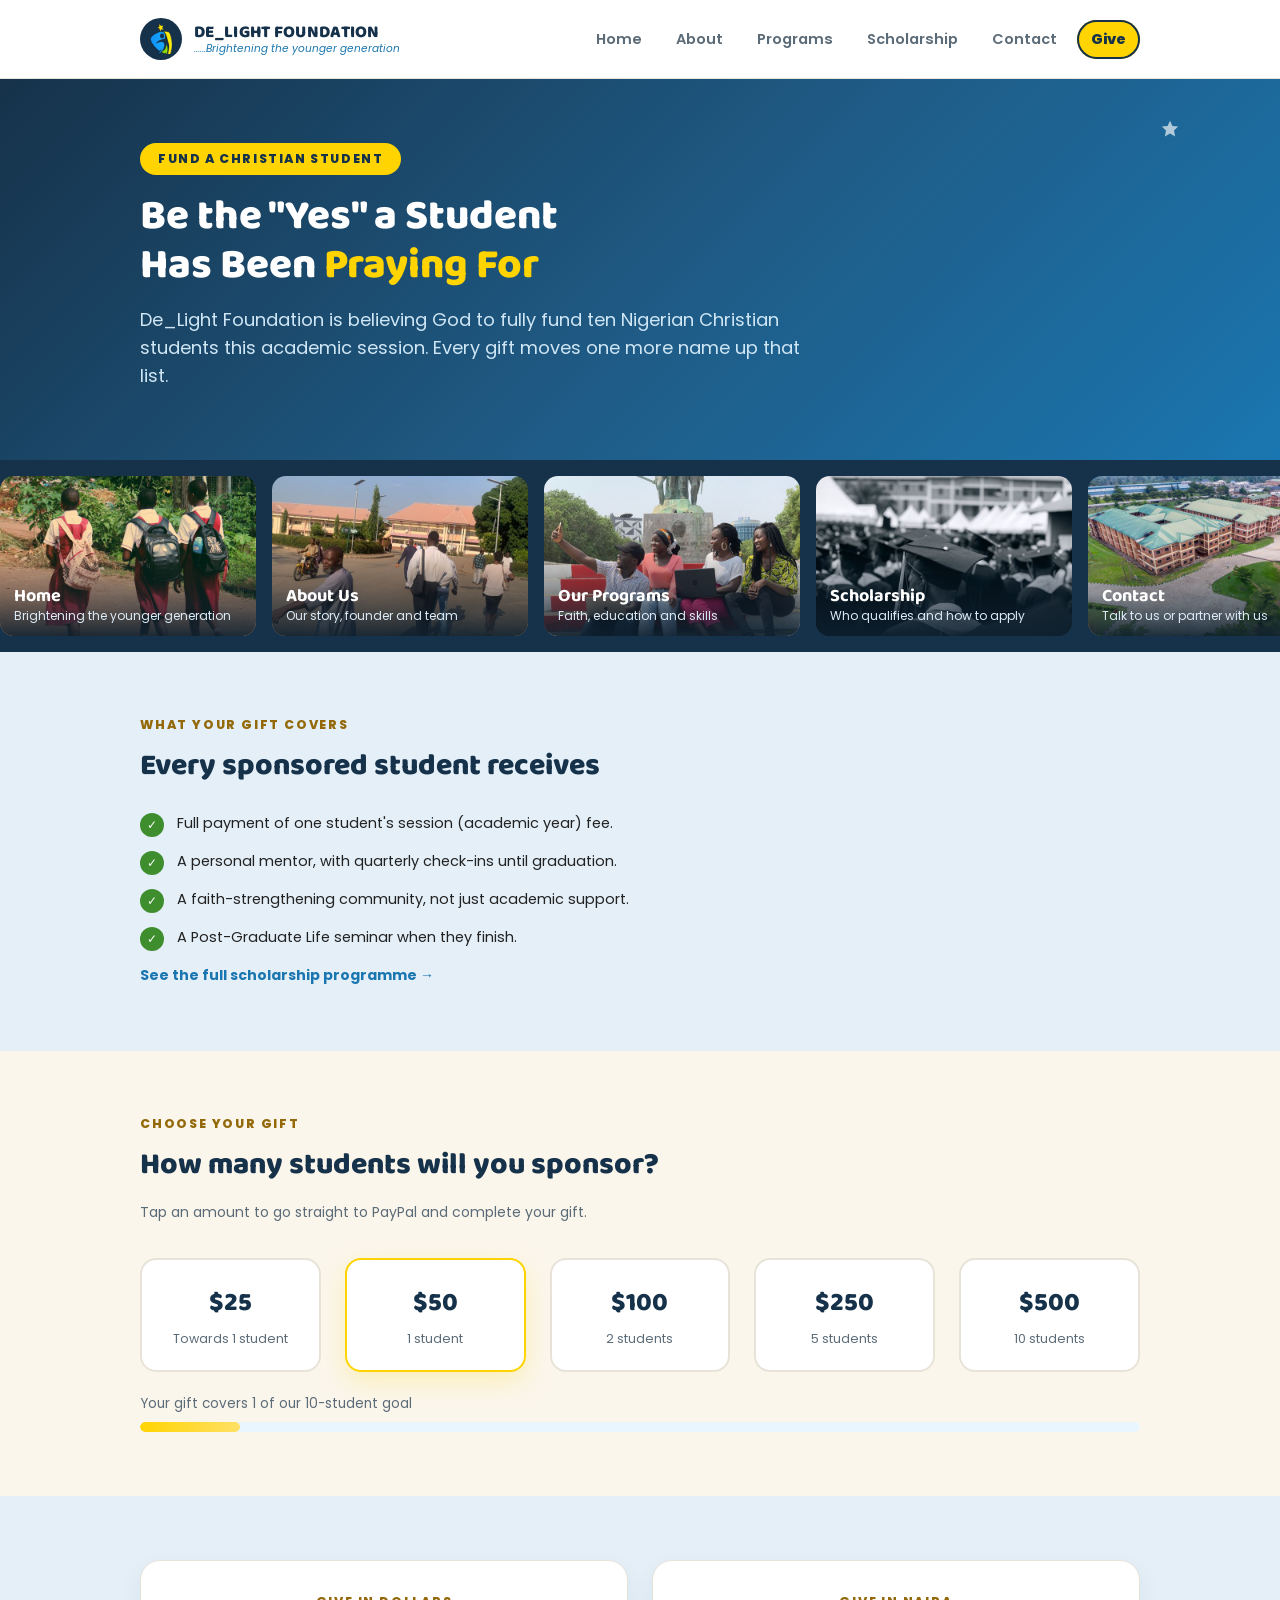
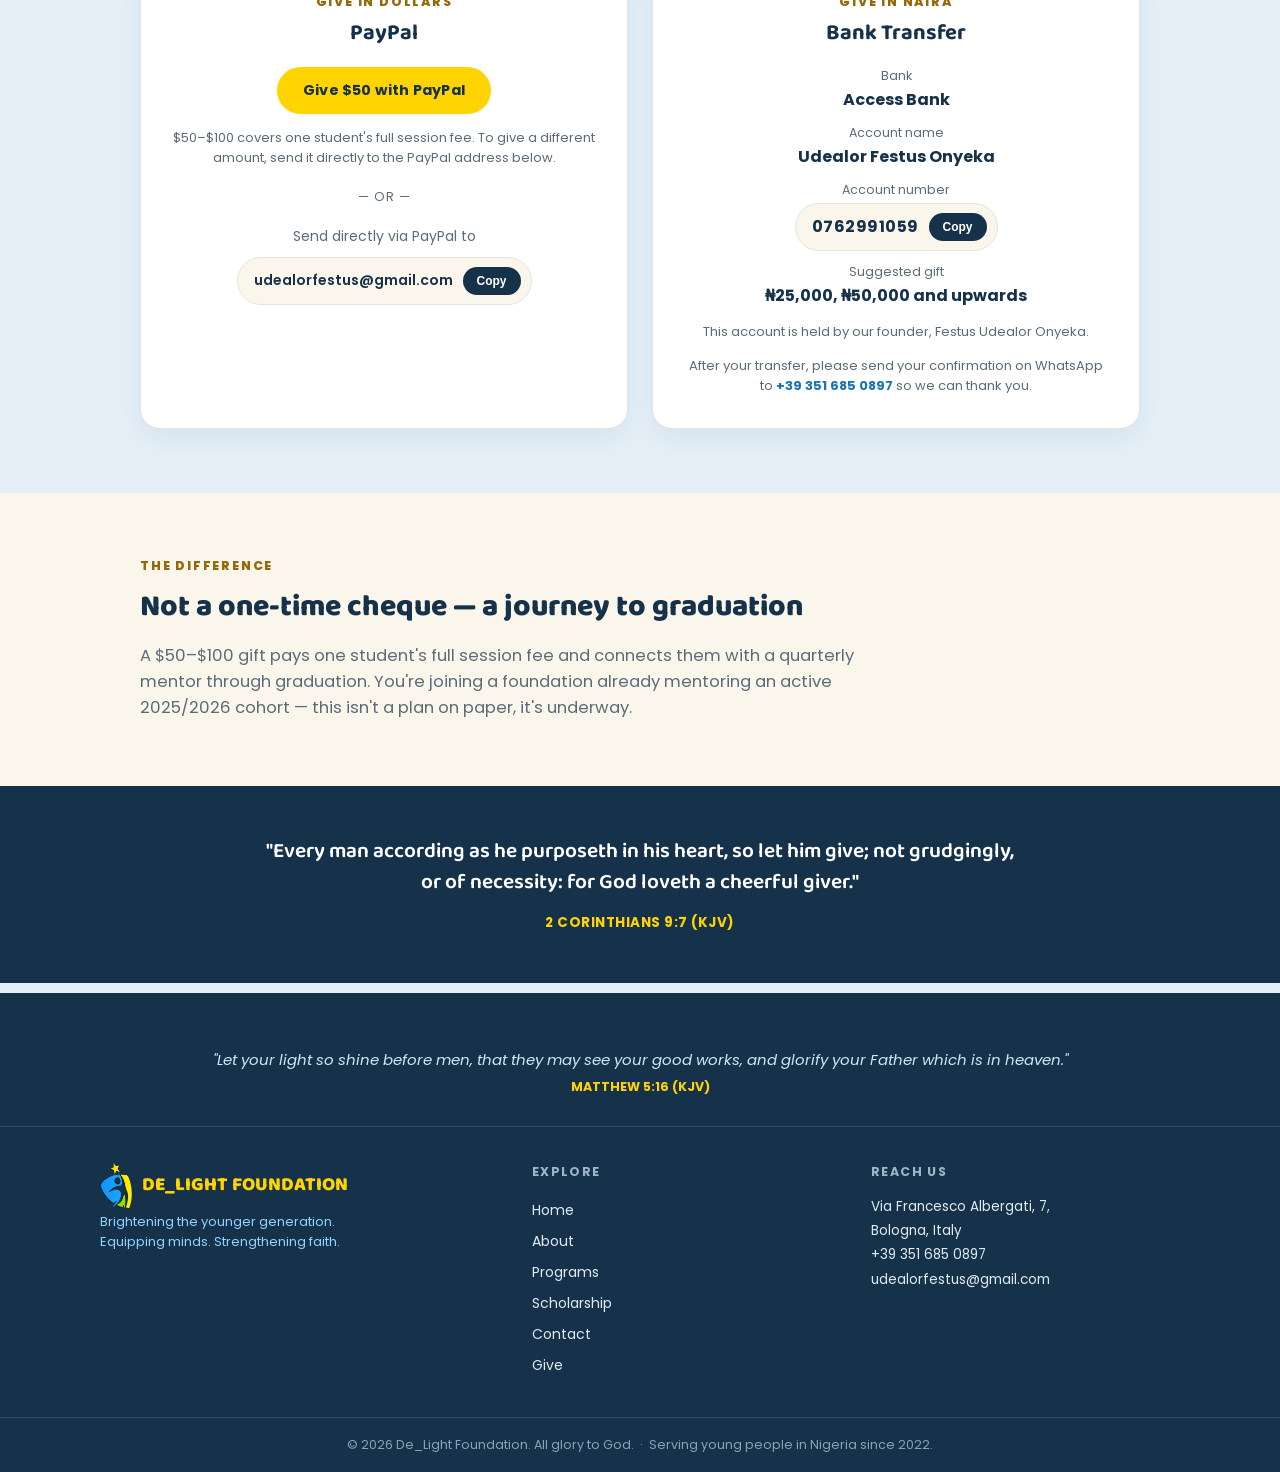
==== give.html @ c55ac1d5 "Initial commit of De_Light Foundation website Co-Authored-By: Claude Opus 5.5 <noreply@anthropic.com" ====
<!DOCTYPE html>
<html lang="en">
<head>
<meta charset="UTF-8">
<meta name="viewport" content="width=device-width, initial-scale=1">
<title>Give — De_Light Foundation</title>
<meta name="description" content="Sponsor a Christian undergraduate's full session fee and a mentor who stays with them to graduation. Give via PayPal to De_Light Foundation.">
<link rel="icon" href="assets/img/favicon-32.png" sizes="32x32">
<link rel="icon" href="assets/img/favicon.png" sizes="64x64">
<link rel="apple-touch-icon" href="assets/img/apple-touch-icon.png">
<link rel="preconnect" href="https://fonts.googleapis.com">
<link rel="stylesheet" href="https://fonts.googleapis.com/css2?family=Baloo+2:wght@500;600;700;800&family=Poppins:wght@300;400;500;600;700;800&display=swap">
<link rel="stylesheet" href="assets/css/style.css">
</head>
<body data-page="give">

<nav class="navbar">
  <div class="wrap">
    <a class="brand" href="index.html">
      <span class="mark"><img src="assets/img/logo-icon.png" alt="De_Light Foundation logo"></span>
      <div class="word">
        <div class="name">DE_LIGHT FOUNDATION</div>
        <div class="tag">......Brightening the younger generation</div>
      </div>
    </a>
    <button class="navtoggle" aria-label="Toggle menu"><span></span><span></span><span></span></button>
    <div class="navlinks">
      <a data-nav="home" href="index.html">Home</a>
      <a data-nav="about" href="about.html">About</a>
      <a data-nav="programs" href="programs.html">Programs</a>
      <a data-nav="scholarship" href="scholarship.html">Scholarship</a>
      <a data-nav="contact" href="contact.html">Contact</a>
      <a data-nav="give" class="give" href="give.html">Give</a>
    </div>
  </div>
</nav>

<section class="hero">
  <svg class="star" style="top:40px;right:100px;width:20px;" viewBox="0 0 24 24" fill="#ffffff"><path d="M12 2l2.9 6.26L21.8 9l-5 4.87L18.2 21 12 17.27 5.8 21l1.4-7.13L2.2 9l6.9-.74z"/></svg>
  <div class="wrap">
    <span class="kicker">Fund a Christian Student</span>
    <h1>Be the "Yes" a Student Has Been <span class="accent">Praying For</span></h1>
    <p class="sub">De_Light Foundation is believing God to fully fund ten Nigerian Christian students this academic session. Every gift moves one more name up that list.</p>
  </div>
</section>

<section class="section">
  <div class="wrap">
    <div class="section-label">What Your Gift Covers</div>
    <h2 class="title" style="margin-bottom:6px;">Every sponsored student receives</h2>
    <ul class="check-list" style="margin-top:22px;max-width:620px;">
      <li><div class="dot">&#10003;</div><div class="t">Full payment of one student's session (academic year) fee.</div></li>
      <li><div class="dot">&#10003;</div><div class="t">A personal mentor, with quarterly check-ins until graduation.</div></li>
      <li><div class="dot">&#10003;</div><div class="t">A faith-strengthening community, not just academic support.</div></li>
      <li><div class="dot">&#10003;</div><div class="t">A Post-Graduate Life seminar when they finish.</div></li>
    </ul>
    <a class="inline-link" href="scholarship.html">See the full scholarship programme →</a>
  </div>
</section>

<section class="section cream">
  <div class="wrap">
    <div class="section-label">Choose Your Gift</div>
    <h2 class="title">How many students will you sponsor?</h2>
    <p class="lead" style="font-size:14px;">Tap an amount to go straight to PayPal and complete your gift.</p>
    <div class="grid3" style="grid-template-columns:repeat(5,1fr);">
      <a class="tier-card" data-paypal-amount="25" data-students="0.5" target="_blank" rel="noopener"><div class="amt">$25</div><div class="who">Towards 1 student</div></a>
      <a class="tier-card selected" data-paypal-amount="50" data-students="1" target="_blank" rel="noopener"><div class="amt">$50</div><div class="who">1 student</div></a>
      <a class="tier-card" data-paypal-amount="100" data-students="2" target="_blank" rel="noopener"><div class="amt">$100</div><div class="who">2 students</div></a>
      <a class="tier-card" data-paypal-amount="250" data-students="5" target="_blank" rel="noopener"><div class="amt">$250</div><div class="who">5 students</div></a>
      <a class="tier-card" data-paypal-amount="500" data-students="10" target="_blank" rel="noopener"><div class="amt">$500</div><div class="who">10 students</div></a>
    </div>
    <div class="progress-wrap">
      <div class="lbl2">Your gift covers 1 of our 10-student goal</div>
      <div class="progress-track"><div class="progress-fill" style="width:10%;"></div></div>
    </div>
  </div>
</section>

<section class="section">
  <div class="wrap">
    <div class="grid2 give-options">
    <div class="pay-panel">
      <div class="section-label">Give in Dollars</div>
      <h3 class="pay-title">PayPal</h3>
      <a class="btn btn-gold" id="give-paypal-btn" data-paypal-amount="50" target="_blank" rel="noopener">Give $50 with PayPal</a>
      <div class="pay-note">$50–$100 covers one student's full session fee. To give a different amount, send it directly to the PayPal address below.</div>
      <div class="or">— or —</div>
      <div style="color:var(--grey);font-size:14px;">Send directly via PayPal to</div>
      <div class="copy-chip"><span>udealorfestus@gmail.com</span><button>Copy</button></div>
    </div>
    <div class="pay-panel">
      <div class="section-label">Give in Naira</div>
      <h3 class="pay-title">Bank Transfer</h3>
      <div class="bank-row"><span class="k">Bank</span><span class="v">Access Bank</span></div>
      <div class="bank-row"><span class="k">Account name</span><span class="v">Udealor Festus Onyeka</span></div>
      <div class="bank-row"><span class="k">Account number</span><div class="copy-chip"><span>0762991059</span><button>Copy</button></div></div>
      <div class="bank-row"><span class="k">Suggested gift</span><span class="v">&#8358;25,000, &#8358;50,000 and upwards</span></div>
      <div class="pay-note">This account is held by our founder, Festus Udealor Onyeka.</div>
      <div class="pay-note">After your transfer, please send your confirmation on WhatsApp to <a class="inline-wa" href="https://wa.me/393516850897" target="_blank" rel="noopener">+39 351 685 0897</a> so we can thank you.</div>
    </div>
    </div>
  </div>
</section>

<section class="section cream">
  <div class="wrap">
    <div class="section-label">The Difference</div>
    <h2 class="title">Not a one-time cheque — a journey to graduation</h2>
    <p class="lead">A $50–$100 gift pays one student's full session fee and connects them with a quarterly mentor through graduation. You're joining a foundation already mentoring an active 2025/2026 cohort — this isn't a plan on paper, it's underway.</p>
  </div>
</section>

<section class="scripture">
  <q>"Every man according as he purposeth in his heart, so let him give; not grudgingly, or of necessity: for God loveth a cheerful giver."</q>
  <div class="ref">2 CORINTHIANS 9:7 (KJV)</div>
</section>

<footer>
  <div class="foot-verse">
    <q>"Let your light so shine before men, that they may see your good works, and glorify your Father which is in heaven."</q>
    <span class="ref">MATTHEW 5:16 (KJV)</span>
  </div>
  <div class="wrap foot-grid">
    <div class="brandcol">
      <div class="name"><img src="assets/img/logo-icon.png" alt="">DE_LIGHT FOUNDATION</div>
      <div class="tag">Brightening the younger generation.<br>Equipping minds. Strengthening faith.</div>
    </div>
    <div class="links">
      <h4>Explore</h4>
      <a href="index.html">Home</a>
      <a href="about.html">About</a>
      <a href="programs.html">Programs</a>
      <a href="scholarship.html">Scholarship</a>
      <a href="contact.html">Contact</a>
      <a href="give.html">Give</a>
    </div>
    <div class="contact">
      <h4>Reach Us</h4>
      <p>Via Francesco Albergati, 7,<br>Bologna, Italy</p>
      <p>+39 351 685 0897<br>udealorfestus@gmail.com</p>
    </div>
  </div>
  <div class="foot-bottom">© 2026 De_Light Foundation. All glory to God. &nbsp;·&nbsp; Serving young people in Nigeria since 2022.</div>
</footer>

<script src="assets/js/main.js"></script>
</body>
</html>
---- assets/css/style.css ----
/* =========================================================
   De_Light Foundation — shared stylesheet
   Brand: Baloo 2 (headings) + Poppins (body)
   ========================================================= */
:root{
  --navy:#16324A; --navy-light:#1f5c87; --blue:#1A76B0; --blue-soft:#eaf6ff;
  --gold:#FFD400; --amber:#94690A; --green:#3E8E2E; --red:#C0442E;
  --cream:#FBF6EC; --dark:#222222; --grey:#5B6B77; --border:#E8E3D8;
  --bg:#E4EFF8; --fg:var(--dark);
  color-scheme:light;
}
*{margin:0;padding:0;box-sizing:border-box;}
html{scroll-behavior:smooth;}
body{font-family:'Poppins',sans-serif;color:var(--fg);background:var(--bg);-webkit-font-smoothing:antialiased;}
h1,h2,h3{font-family:'Baloo 2',sans-serif;text-wrap:balance;}
a{text-decoration:none;color:inherit;}
q{quotes:none;}
img,svg{display:block;max-width:100%;}
.wrap{max-width:1080px;margin:0 auto;padding-inline:16px;}
@media(min-width:640px){ .wrap{padding-inline:40px;} }

/* ---------- NAVBAR ---------- */
.navbar{position:sticky;top:0;z-index:50;background:#fff;border-bottom:1px solid var(--border);}
.navbar .wrap{display:flex;align-items:center;justify-content:space-between;height:78px;}
.brand{display:flex;align-items:center;gap:12px;}
.brand .mark{width:42px;height:42px;flex:0 0 42px;border-radius:50%;background:var(--navy);display:flex;align-items:center;justify-content:center;overflow:hidden;}
.brand .mark img{width:72%;height:72%;object-fit:contain;display:block;}
.brand .word{line-height:1.15;}
.brand .word .name{font-family:'Baloo 2';font-weight:800;font-size:17px;color:var(--navy);letter-spacing:.3px;}
.brand .word .tag{font-size:10.5px;font-style:italic;color:var(--blue);}
.navlinks{display:flex;align-items:center;gap:6px;}
.navlinks a{font-size:14.5px;font-weight:600;color:var(--grey);padding:9px 14px;border-radius:20px;transition:.15s;}
.navlinks a:hover{background:var(--blue-soft);color:var(--navy);}
.navlinks a.active{background:var(--navy);color:#fff;}
.navlinks .give{background:var(--gold);color:var(--navy)!important;font-weight:800;}
.navlinks .give:hover{background:#ffde33;color:var(--navy)!important;}
.navlinks .give.active{background:var(--gold);color:var(--navy)!important;box-shadow:0 0 0 2px var(--navy) inset;}
.navtoggle{display:none;background:none;border:none;cursor:pointer;padding:8px;}
.navtoggle span{display:block;width:24px;height:2.5px;background:var(--navy);margin:5px 0;border-radius:2px;}

/* ---------- HERO ---------- */
.hero{background:linear-gradient(135deg,var(--navy) 0%, var(--navy-light) 55%, var(--blue) 100%);position:relative;overflow:hidden;padding:64px 0 70px;}
.hero.has-photo{
  background-size:cover;
  background-position:center;
  background-repeat:no-repeat;
}
.hero .star{position:absolute;opacity:.65;}
.kicker{display:inline-block;background:var(--gold);color:var(--navy);font-weight:800;font-size:12.5px;letter-spacing:1.6px;text-transform:uppercase;padding:7px 18px;border-radius:30px;}
.hero h1{color:#fff;font-weight:800;font-size:42px;line-height:1.16;margin-top:18px;max-width:780px;}
.hero h1 .accent{color:var(--gold);}
.hero p.sub{color:#cfe6f5;font-size:18px;font-weight:400;margin-top:16px;max-width:680px;line-height:1.55;}
.hero .cta-row{margin-top:28px;display:flex;gap:14px;flex-wrap:wrap;}
.btn{display:inline-block;padding:13px 26px;border-radius:30px;font-weight:700;font-size:14.5px;letter-spacing:.2px;transition:.15s;border:none;cursor:pointer;font-family:'Poppins',sans-serif;}
.btn-gold{background:var(--gold);color:var(--navy);}
.btn-gold:hover{background:#ffde33;}
.btn-outline{border:2px solid rgba(255,255,255,.75);color:#fff;background:none;}
.btn-outline:hover{background:rgba(255,255,255,.12);}
.btn-navy{background:var(--navy);color:#fff;}
.btn-navy:hover{background:#1c3e5c;}

/* ---------- ROLLING PICTURE STRIP (list lives in main.js) ---------- */
.rolling{background:var(--navy);padding:16px 0;overflow:hidden;}
.rolling-track{display:flex;width:max-content;animation:roll 45s linear infinite;}
.rolling:hover .rolling-track,.rolling:focus-within .rolling-track{animation-play-state:paused;}
@keyframes roll{to{transform:translateX(-25%);}}
.roll-card{position:relative;flex:0 0 auto;width:256px;height:160px;margin-right:16px;border-radius:14px;overflow:hidden;display:block;}
.roll-card img{width:100%;height:100%;object-fit:cover;transition:transform .3s;}
.roll-card:hover img{transform:scale(1.06);}
.roll-card:focus-visible{outline:3px solid var(--gold);outline-offset:-3px;}
.roll-txt{position:absolute;left:0;right:0;bottom:0;padding:34px 14px 12px;background:linear-gradient(0deg,rgba(13,31,46,.92),rgba(13,31,46,0));color:#fff;}
.roll-txt b{display:block;font-family:'Baloo 2',sans-serif;font-size:18px;font-weight:700;line-height:1.2;}
.roll-txt small{display:block;font-size:12px;color:#dcebf6;line-height:1.35;}
@media(prefers-reduced-motion:reduce){
  .rolling{overflow-x:auto;}
  .rolling-track{animation:none;}
}

/* ---------- SECTION GENERICS ---------- */
.section{padding:64px 0;}
.section.cream{background:var(--cream);}
.section-label{color:var(--amber);font-weight:800;font-size:12.5px;letter-spacing:1.8px;text-transform:uppercase;}
.section h2.title{color:var(--navy);font-weight:800;font-size:30px;margin-top:8px;}
.section p.lead{color:var(--grey);font-size:16.5px;margin-top:12px;max-width:720px;line-height:1.6;}
.divider{height:1px;background:var(--border);margin:56px 0;}

/* ---------- MISSION BOX ---------- */
.mission{background:linear-gradient(120deg,var(--navy),var(--navy-light));border-radius:22px;padding:40px 46px;color:#fff;display:flex;align-items:center;gap:26px;box-shadow:0 18px 40px rgba(22,50,74,.22);}
.mission .icon{flex:0 0 56px;width:56px;height:56px;border-radius:50%;background:var(--gold);display:flex;align-items:center;justify-content:center;font-size:26px;}
.mission .txt .tiny{color:var(--gold);font-weight:800;font-size:12px;letter-spacing:1.6px;text-transform:uppercase;}
.mission .txt p{font-size:20px;font-weight:600;margin-top:6px;line-height:1.4;}

/* ---------- OBJECTIVES / OFFER GRID ---------- */
.grid3{display:grid;grid-template-columns:repeat(3,1fr);gap:24px;margin-top:34px;}
.grid2{display:grid;grid-template-columns:repeat(2,1fr);gap:24px;margin-top:34px;}
.card{background:#fff;border:1px solid var(--border);border-radius:18px;padding:28px 26px;box-shadow:0 10px 26px rgba(22,50,74,.06);}
.card .num{width:38px;height:38px;border-radius:50%;background:var(--blue-soft);color:var(--blue);font-weight:800;font-family:'Baloo 2';display:flex;align-items:center;justify-content:center;font-size:16px;}
.card h3{color:var(--navy);font-size:17.5px;margin-top:16px;font-weight:700;}
.card p{color:var(--grey);font-size:14.5px;margin-top:8px;line-height:1.55;}

/* ---------- FOUNDER ---------- */
.founder{display:grid;grid-template-columns:180px 1fr;gap:34px;align-items:start;margin-top:34px;}
.founder .photo{width:180px;height:180px;border-radius:20px;background:linear-gradient(135deg,var(--blue-soft),#fff);border:2px dashed #AFCBE0;display:flex;flex-direction:column;align-items:center;justify-content:center;color:var(--blue);gap:6px;overflow:hidden;}
.founder .photo img{width:100%;height:100%;object-fit:cover;}
.founder .photo .plus{font-size:26px;font-weight:800;}
.founder .photo span{font-size:11.5px;color:var(--grey);font-weight:600;text-align:center;padding:0 10px;}
.founder h3{color:var(--navy);font-size:21px;font-weight:700;}
.founder .role{color:var(--amber);font-weight:700;font-size:13px;margin-top:2px;}
.founder p{color:var(--dark);font-size:15px;line-height:1.65;margin-top:12px;}
.readmore-toggle{background:none;border:0;padding:0;font-family:inherit;margin-top:14px;display:inline-flex;align-items:center;gap:6px;color:var(--blue);font-weight:700;font-size:14px;cursor:pointer;user-select:none;}
.readmore-toggle .chev{transition:.2s;display:inline-block;}
.readmore-toggle.open .chev{transform:rotate(180deg);}
.founder-story,.readmore-body{max-height:0;overflow:hidden;transition:max-height .35s ease;}
.founder-story.open{max-height:600px;}
.readmore-body.open{max-height:1400px;}
.founder-story .inner{background:var(--cream);border-left:4px solid var(--gold);border-radius:10px;padding:20px 22px;margin-top:14px;}
.founder-story .inner p{margin-top:0;}
.founder-story .inner p + p{margin-top:12px;}

/* ---------- PEOPLE CARDS (team / testimonials) ---------- */
.placeholder-tag{display:inline-block;background:#FFF1D6;color:var(--amber);border:1px solid #F0D79A;font-size:11px;font-weight:700;padding:3px 10px;border-radius:20px;letter-spacing:.3px;}
.people-grid{display:grid;grid-template-columns:repeat(3,1fr);gap:22px;margin-top:30px;}
.people-card{background:#fff;border:1px solid var(--border);border-radius:18px;padding:26px 20px;text-align:center;}
.people-card.placeholder{border:2px dashed #C9C2AE;}
.people-card .avatar{width:74px;height:74px;border-radius:50%;background:var(--cream);border:2px dashed #C9C2AE;margin:0 auto;display:flex;align-items:center;justify-content:center;color:#B9AF95;font-size:24px;font-weight:800;overflow:hidden;}
.people-card .avatar img{width:100%;height:100%;object-fit:cover;}
.people-card .avatar:has(img){width:96px;height:96px;border:0;position:relative;}
.founder .photo:has(img){border:0;position:relative;}
/* Zooms a photo onto the face: set width/left/top inline, as percentages of the frame */
.people-card .avatar img.crop,.founder .photo img.crop{position:absolute;max-width:none;height:auto;object-fit:fill;}
.people-card .nm{font-weight:700;color:var(--navy);font-size:15px;margin-top:14px;}
.people-card .rl{color:var(--grey);font-size:12.5px;margin-top:2px;}
.people-card .bio{color:#73705f;font-size:12.5px;margin-top:10px;line-height:1.5;}
.people-card.placeholder .bio{color:#9A947F;font-style:italic;}
.people-card .li{display:inline-block;margin-top:10px;color:var(--blue);font-size:12.5px;font-weight:600;}
.people-card .li:hover{text-decoration:underline;}
.people-card .readmore-toggle{margin-top:10px;font-size:13px;}
.testimonials .readmore-toggle{display:flex;}
.people-grid.testimonials{grid-template-columns:repeat(2,1fr);}
.testimonials .people-card{padding:30px 28px;}
.testimonials .ttl{font-weight:700;color:var(--navy);font-size:17px;margin-top:14px;}
.testimonials .bio{font-size:14px;line-height:1.65;text-align:left;margin-top:14px;}
.testimonials .bio p+p{margin-top:10px;}
.testimonials .nm{margin-top:18px;}
.people-note{text-align:center;color:var(--grey);font-size:13.5px;margin-top:22px;font-style:italic;}

/* ---------- STATS / TIERS / PROGRESS (home + give) ---------- */
.stat-card{background:#fff;border:1px solid var(--border);border-radius:18px;padding:30px 26px;box-shadow:0 10px 26px rgba(22,50,74,.06);text-align:center;}
.stat-card .big{font-family:'Baloo 2';font-weight:800;color:var(--navy);font-size:32px;font-variant-numeric:tabular-nums;}
.stat-card .lbl2{color:var(--grey);font-size:13.5px;margin-top:8px;line-height:1.5;}
.stage-tag{display:inline-block;font-size:11px;font-weight:800;letter-spacing:.8px;text-transform:uppercase;color:var(--amber);background:#FFF1D6;padding:4px 10px;border-radius:14px;}
.inline-link{color:var(--blue);font-weight:700;font-size:14px;margin-top:14px;display:inline-block;cursor:pointer;}
.tier-card{display:block;background:#fff;border:2px solid var(--border);border-radius:16px;padding:22px 18px;text-align:center;cursor:pointer;transition:.15s;}
.tier-card:hover{border-color:var(--gold);transform:translateY(-2px);box-shadow:0 10px 26px rgba(22,50,74,.12);}
.tier-card.selected{border-color:var(--gold);box-shadow:0 10px 26px rgba(255,212,0,.22);}
.tier-card .amt{font-family:'Baloo 2';font-weight:800;color:var(--navy);font-size:26px;}
.tier-card .who{color:var(--grey);font-size:12.5px;margin-top:6px;}
.progress-wrap{margin-top:22px;}
.progress-wrap .lbl2{font-size:13.5px;color:var(--grey);margin-bottom:8px;}
.progress-track{height:10px;border-radius:10px;background:var(--blue-soft);overflow:hidden;}
.progress-fill{height:100%;background:linear-gradient(90deg,var(--gold),#ffe066);border-radius:10px;}
.pay-panel{background:#fff;border:1px solid var(--border);border-radius:20px;padding:32px;margin-top:30px;box-shadow:0 10px 26px rgba(22,50,74,.06);text-align:center;}
.pay-panel .or{color:var(--grey);font-size:12.5px;text-transform:uppercase;letter-spacing:1px;margin:20px 0;position:relative;}
.copy-chip{display:inline-flex;align-items:center;gap:10px;background:var(--cream);border:1px solid var(--border);padding:9px 10px 9px 16px;border-radius:30px;margin-top:10px;}
.copy-chip span{font-weight:600;font-size:14px;color:var(--navy);}
.copy-chip button{background:var(--navy);color:#fff;border:none;font-size:12px;font-weight:700;padding:7px 14px;border-radius:20px;cursor:pointer;}
.pay-note{color:var(--grey);font-size:13px;margin-top:14px;}
.give-options{margin-top:0;}
.give-options .pay-panel{margin-top:0;}
.pay-title{color:var(--navy);font-size:22px;font-weight:700;margin:4px 0 16px;}
.bank-row{margin-top:12px;}
.bank-row .k{display:block;color:var(--grey);font-size:12.5px;}
.bank-row .v{display:block;color:var(--navy);font-size:16px;font-weight:700;margin-top:2px;}
.bank-row .copy-chip{margin-top:4px;}
.bank-row .copy-chip span{font-size:16px;font-weight:700;letter-spacing:.5px;}
.inline-wa{color:var(--blue);font-weight:700;}

/* ---------- WHAT WE'VE DONE / VIDEO ---------- */
.video-block{display:grid;grid-template-columns:1.1fr .9fr;gap:40px;align-items:center;margin-top:30px;}
.video-frame{position:relative;border-radius:20px;overflow:hidden;aspect-ratio:16/9;background:linear-gradient(135deg,var(--navy),var(--blue));box-shadow:0 20px 44px rgba(22,50,74,.25);}
.video-frame iframe{position:absolute;inset:0;width:100%;height:100%;border:none;}
.video-frame.portrait{aspect-ratio:380/476;width:100%;max-width:380px;justify-self:center;background:#000;}
.video-frame .playbtn{position:absolute;top:50%;left:50%;transform:translate(-50%,-50%);width:76px;height:76px;border-radius:50%;background:rgba(255,255,255,.95);display:flex;align-items:center;justify-content:center;box-shadow:0 10px 24px rgba(0,0,0,.25);}
.video-frame .playbtn svg{margin-left:4px;}
.video-frame .caption{position:absolute;bottom:0;left:0;right:0;background:linear-gradient(0deg,rgba(0,0,0,.55),transparent);padding:18px 20px 14px;color:#fff;font-weight:700;font-size:14.5px;}
.video-frame .pending{position:absolute;top:14px;right:14px;}
.recap p{color:var(--dark);font-size:15px;line-height:1.7;}
.recap .section-label{display:block;margin-bottom:4px;}

/* ---------- CTA BAR ---------- */
.cta-bar{margin-top:10px;background:linear-gradient(90deg,var(--navy),var(--blue));border-radius:26px;padding:40px 48px;display:flex;flex-direction:column;align-items:center;text-align:center;box-shadow:0 18px 40px rgba(22,50,74,.25);}
.cta-bar .lbl{color:var(--gold);font-weight:800;font-size:13px;letter-spacing:2px;text-transform:uppercase;}
.cta-bar h3{color:#fff;font-weight:700;font-size:25px;margin-top:10px;max-width:640px;line-height:1.4;}
.cta-bar .sub{color:#cfe6f5;font-size:14.5px;margin-top:8px;}
.cta-bar .row{margin-top:22px;display:flex;gap:14px;flex-wrap:wrap;justify-content:center;}

/* ---------- SCRIPTURE ---------- */
.scripture{text-align:center;padding:50px 0;background:var(--navy);color:#fff;}
.scripture q{font-family:'Baloo 2';font-size:21px;font-weight:600;line-height:1.5;display:block;max-width:760px;margin:0 auto;}
.scripture .ref{color:var(--gold);font-weight:700;font-size:13.5px;margin-top:14px;letter-spacing:.5px;}

/* ---------- LISTS ---------- */
.ol-list{counter-reset:ol;margin-top:26px;display:flex;flex-direction:column;gap:16px;}
.ol-list li{list-style:none;counter-increment:ol;display:flex;gap:16px;align-items:flex-start;}
.ol-list li::before{content:counter(ol);flex:0 0 32px;width:32px;height:32px;border-radius:50%;background:var(--navy);color:#fff;font-family:'Baloo 2';font-weight:700;font-size:14px;display:flex;align-items:center;justify-content:center;}
.ol-list li .t{font-size:15px;color:var(--dark);line-height:1.6;padding-top:4px;}
.ol-list li .t b{color:var(--navy);}
.check-list{margin-top:20px;display:flex;flex-direction:column;gap:13px;}
.check-list li{list-style:none;display:flex;gap:13px;align-items:flex-start;}
.check-list li .dot{flex:0 0 24px;width:24px;height:24px;border-radius:50%;background:var(--green);color:#fff;font-size:12px;display:flex;align-items:center;justify-content:center;margin-top:1px;}
.check-list li .t{font-size:14.5px;color:var(--dark);line-height:1.55;}

/* ---------- APPLY PANEL (scholarship) ---------- */
.apply-panel{background:#fff;border:1px solid var(--border);border-radius:20px;padding:36px;margin-top:30px;box-shadow:0 10px 26px rgba(22,50,74,.06);}
.apply-panel .req-label{margin-top:4px;}
.attach-list{margin-top:18px;display:flex;flex-wrap:wrap;gap:10px;}
.attach-list span{background:var(--blue-soft);color:var(--navy);font-size:12.5px;font-weight:600;padding:7px 14px;border-radius:20px;}

/* ---------- PROGRAM HEADER ROW ---------- */
.prog-tag{display:inline-flex;align-items:center;gap:8px;font-size:12.5px;font-weight:800;letter-spacing:1px;text-transform:uppercase;padding:6px 14px;border-radius:20px;}
.prog-tag.current{background:#E3F3E8;color:var(--green);}
.prog-tag.planned{background:#FFF1D6;color:var(--amber);}
.prog-head{display:flex;align-items:center;justify-content:space-between;gap:20px;flex-wrap:wrap;}

/* ---------- TEASER PANEL ---------- */
.teaser{border:1.5px solid var(--border);border-radius:20px;padding:30px 32px;margin-top:26px;display:flex;align-items:center;justify-content:space-between;gap:24px;flex-wrap:wrap;background:#fff;}
.teaser .t h3{color:var(--navy);font-size:19px;font-weight:700;}
.teaser .t p{color:var(--grey);font-size:14.5px;margin-top:8px;max-width:520px;line-height:1.55;}

/* ---------- CONTACT PAGE ---------- */
.contact-grid{display:grid;grid-template-columns:1fr 1fr;gap:30px;margin-top:34px;}
.contact-card{background:#fff;border:1px solid var(--border);border-radius:18px;padding:30px 28px;box-shadow:0 10px 26px rgba(22,50,74,.06);}
.contact-card h3{color:var(--navy);font-size:17px;font-weight:700;margin-bottom:6px;}
.contact-card p{color:var(--grey);font-size:14.5px;line-height:1.7;}
.contact-card a.email-link{color:var(--blue);font-weight:700;}
.social-row{margin-top:18px;display:flex;gap:10px;flex-wrap:wrap;}
.social-row a{background:var(--blue-soft);color:var(--navy);font-size:13px;font-weight:700;padding:8px 16px;border-radius:20px;}

/* ---------- FOOTER ---------- */
footer{background:var(--navy);color:#eaeaea;padding:54px 0 0;margin-top:10px;}
.foot-verse{text-align:center;padding-bottom:30px;border-bottom:1px solid rgba(255,255,255,.12);}
.foot-verse q{font-size:15px;color:#cfe6f5;font-style:italic;}
.foot-verse .ref{display:block;margin-top:6px;color:var(--gold);font-weight:700;font-size:12.5px;}
.foot-grid{display:grid;grid-template-columns:1.3fr 1fr 1fr;gap:30px;padding:36px 0;}
.foot-grid .brandcol .name{font-family:'Baloo 2';font-weight:800;color:var(--gold);font-size:19px;display:flex;align-items:center;gap:10px;}
.foot-grid .brandcol .name img{width:32px;height:45px;object-fit:contain;flex:0 0 auto;}
.foot-grid .brandcol .tag{font-size:13px;color:#8fd3ff;margin-top:4px;}
.foot-grid h4{font-size:12.5px;letter-spacing:1.4px;text-transform:uppercase;color:#9fb4c4;margin-bottom:14px;}
.foot-grid .links a{display:block;font-size:14px;color:#dfeaf1;padding:5px 0;}
.foot-grid .contact p{font-size:13.5px;color:#dfeaf1;line-height:1.8;}
.foot-bottom{border-top:1px solid rgba(255,255,255,.12);text-align:center;padding:18px 0;font-size:12.5px;color:#8ba3b5;}

/* ---------- RESPONSIVE ---------- */
@media(max-width:860px){
  .grid3,.grid2,.people-grid,.founder,.video-block,.form-grid,.foot-grid,.contact-grid{grid-template-columns:1fr!important;}
  .hero h1{font-size:32px;}
  .navtoggle{display:block;}
  .navlinks{position:fixed;top:78px;left:0;right:0;background:#fff;flex-direction:column;align-items:stretch;gap:2px;padding:10px 16px 18px;border-bottom:1px solid var(--border);box-shadow:0 14px 26px rgba(22,50,74,.12);transform:translateY(-8px);opacity:0;pointer-events:none;transition:.15s;}
  .navlinks.open{transform:translateY(0);opacity:1;pointer-events:auto;}
  .navlinks a{padding:12px 14px;border-radius:12px;}
}
@media(min-width:861px){
  .navlinks{display:flex!important;}
}
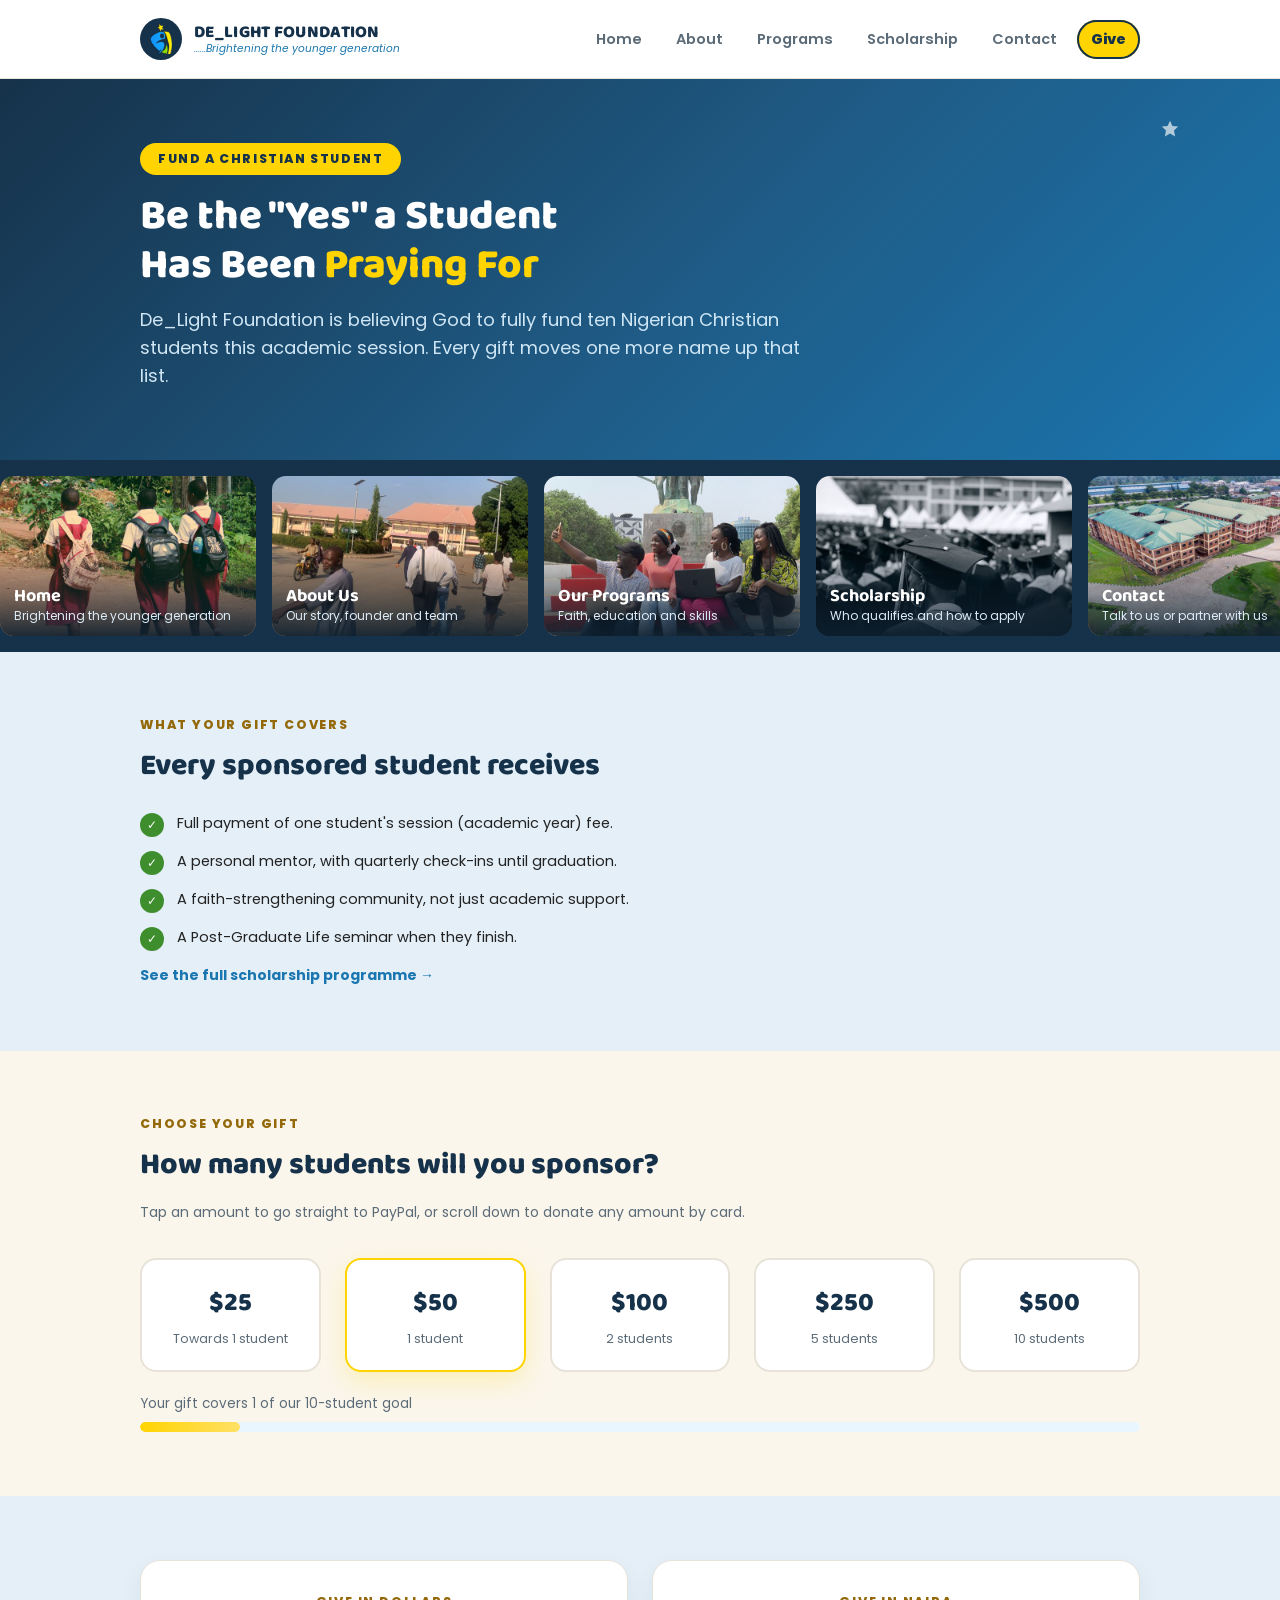
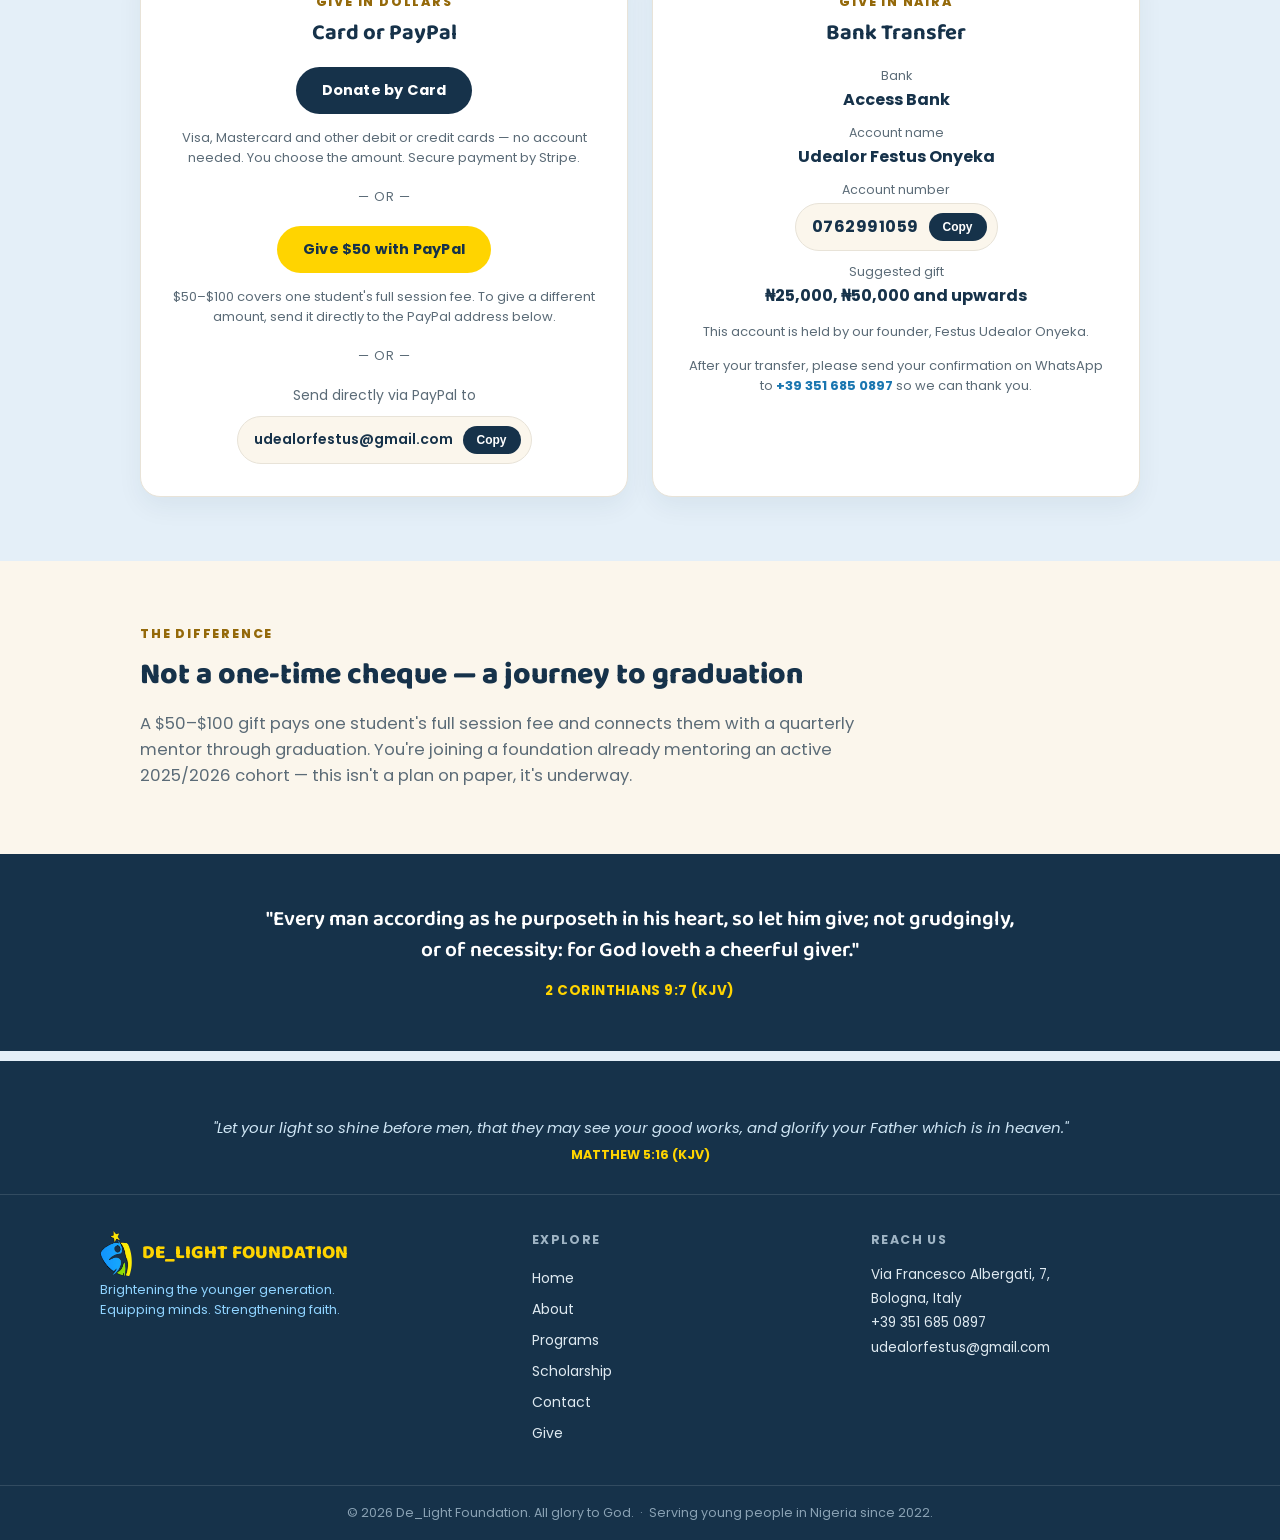
==== commit e441e2e9: "Add Stripe card donation button to Give page Co-Authored-By: Claude Opus 5.5 <noreply@anthropic.com>" ====
--- a/give.html
+++ b/give.html
@@ -62,7 +62,7 @@
   <div class="wrap">
     <div class="section-label">Choose Your Gift</div>
     <h2 class="title">How many students will you sponsor?</h2>
-    <p class="lead" style="font-size:14px;">Tap an amount to go straight to PayPal and complete your gift.</p>
+    <p class="lead" style="font-size:14px;">Tap an amount to go straight to PayPal, or scroll down to donate any amount by card.</p>
     <div class="grid3" style="grid-template-columns:repeat(5,1fr);">
       <a class="tier-card" data-paypal-amount="25" data-students="0.5" target="_blank" rel="noopener"><div class="amt">$25</div><div class="who">Towards 1 student</div></a>
       <a class="tier-card selected" data-paypal-amount="50" data-students="1" target="_blank" rel="noopener"><div class="amt">$50</div><div class="who">1 student</div></a>
@@ -82,7 +82,10 @@
     <div class="grid2 give-options">
     <div class="pay-panel">
       <div class="section-label">Give in Dollars</div>
-      <h3 class="pay-title">PayPal</h3>
+      <h3 class="pay-title">Card or PayPal</h3>
+      <a class="btn btn-navy" href="https://donate.stripe.com/5kQ00idnB9hd2G04ED3F600" target="_blank" rel="noopener">Donate by Card</a>
+      <div class="pay-note">Visa, Mastercard and other debit or credit cards — no account needed. You choose the amount. Secure payment by Stripe.</div>
+      <div class="or">— or —</div>
       <a class="btn btn-gold" id="give-paypal-btn" data-paypal-amount="50" target="_blank" rel="noopener">Give $50 with PayPal</a>
       <div class="pay-note">$50–$100 covers one student's full session fee. To give a different amount, send it directly to the PayPal address below.</div>
       <div class="or">— or —</div>
--- a/assets/css/style.css
+++ b/assets/css/style.css
@@ -132,8 +132,9 @@
 .people-card .rl{color:var(--grey);font-size:12.5px;margin-top:2px;}
 .people-card .bio{color:#73705f;font-size:12.5px;margin-top:10px;line-height:1.5;}
 .people-card.placeholder .bio{color:#9A947F;font-style:italic;}
-.people-card .li{display:inline-block;margin-top:10px;color:var(--blue);font-size:12.5px;font-weight:600;}
-.people-card .li:hover{text-decoration:underline;}
+.people-card .li,.founder .li{display:inline-block;margin-top:10px;color:var(--blue);font-size:12.5px;font-weight:600;}
+.founder .li{margin-top:4px;}
+.people-card .li:hover,.founder .li:hover{text-decoration:underline;}
 .people-card .readmore-toggle{margin-top:10px;font-size:13px;}
 .testimonials .readmore-toggle{display:flex;}
 .people-grid.testimonials{grid-template-columns:repeat(2,1fr);}
